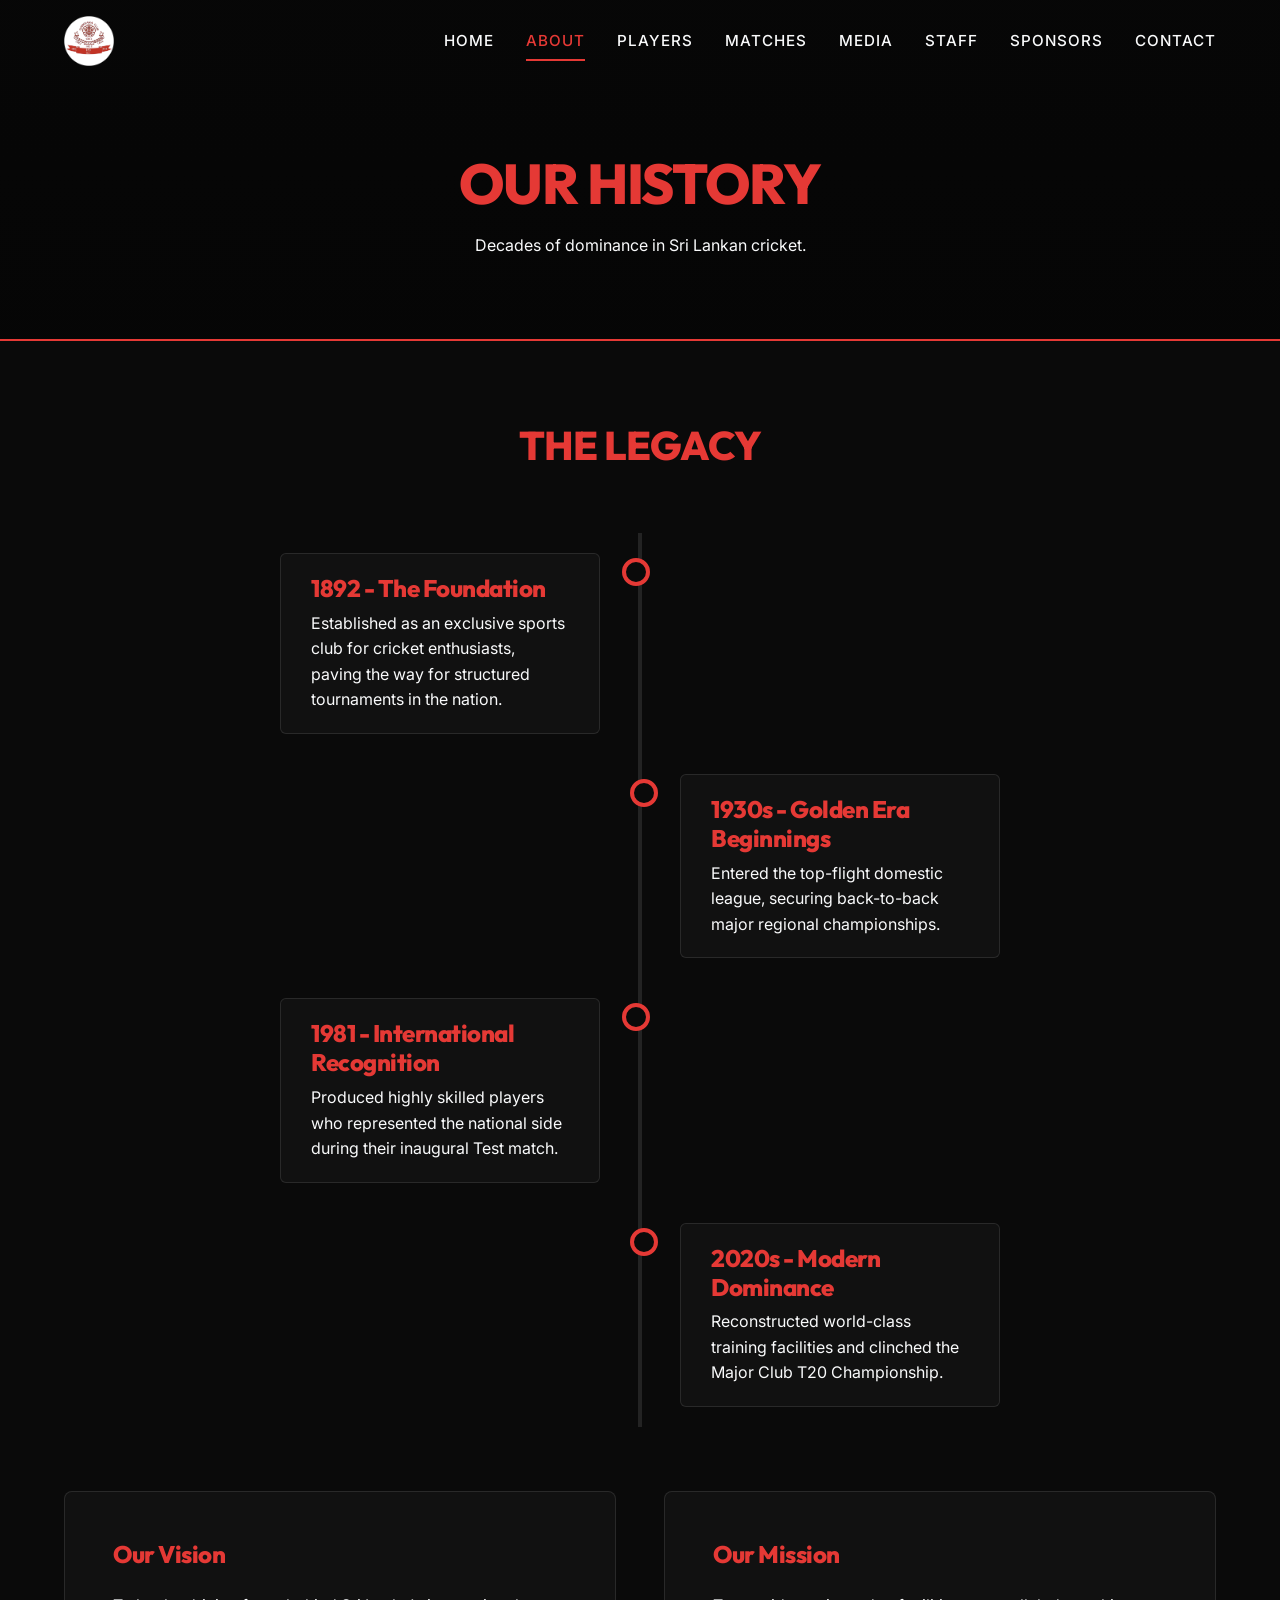
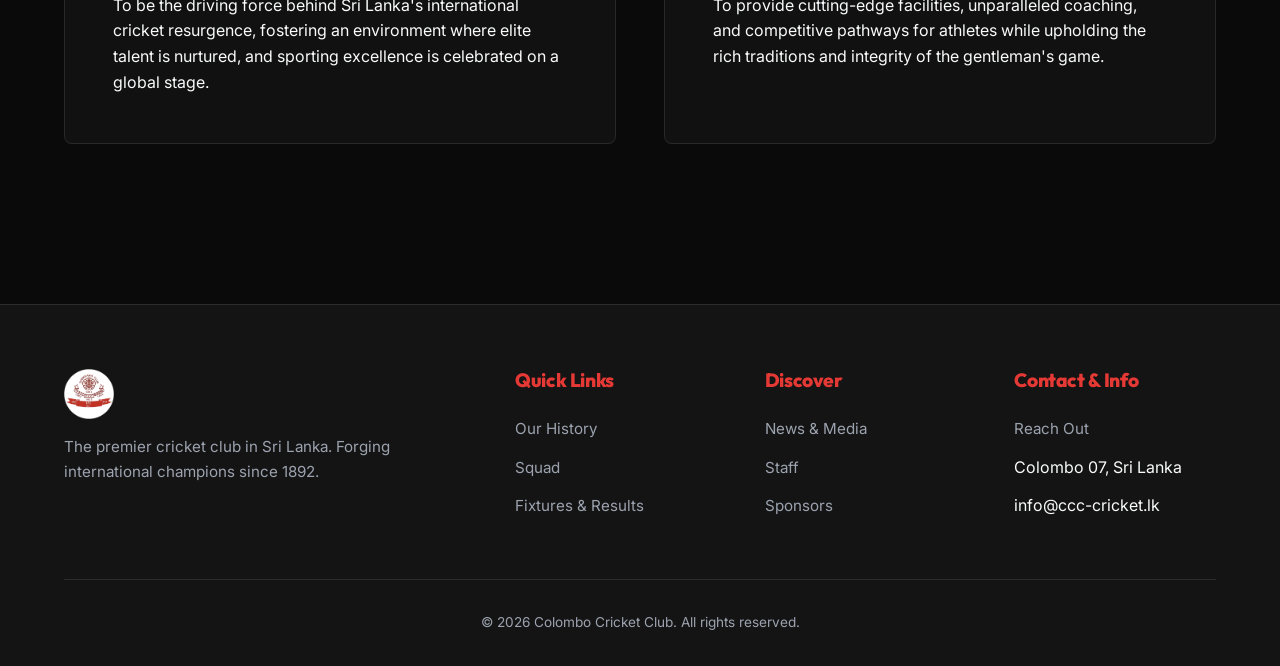
==== about.html @ 4808f265 "Add files via upload" ====
<!DOCTYPE html>
<html lang="en">
<head>
  <meta charset="UTF-8">
  <meta name="viewport" content="width=device-width, initial-scale=1.0">
  <title>About | Colombo Cricket Club</title>
  <link rel="stylesheet" href="css/style.css">
  <style>
    .page-header {
      background: linear-gradient(rgba(5,5,5,0.7), rgba(5,5,5,0.9)), url('images/cover.jpg') center/cover no-repeat;
      padding: 150px 0 80px;
      text-align: center;
      border-bottom: 2px solid var(--accent-color);
    }
    .page-header h1 {
      font-size: 3.5rem;
      color: var(--accent-color);
      text-transform: uppercase;
      margin-bottom: 1rem;
    }
    
    /* Timeline */
    .timeline {
      position: relative;
      max-width: 800px;
      margin: 4rem auto;
    }
    .timeline::after {
      content: '';
      position: absolute;
      width: 4px;
      background-color: var(--border-color);
      top: 0;
      bottom: 0;
      left: 50%;
      margin-left: -2px;
    }
    .timeline-item {
      padding: 20px 40px;
      position: relative;
      background-color: inherit;
      width: 50%;
    }
    .timeline-item::after {
      content: '';
      position: absolute;
      width: 20px;
      height: 20px;
      right: -10px;
      background-color: var(--bg-color);
      border: 4px solid var(--accent-color);
      top: 25px;
      border-radius: 50%;
      z-index: 1;
    }
    .left { left: 0; }
    .right { left: 50%; }
    .right::after { left: -10px; }
    .timeline-content {
      padding: 20px 30px;
      background-color: var(--bg-card);
      position: relative;
      border-radius: 6px;
      border: 1px solid var(--border-color);
    }
    .timeline-content h3 { color: var(--accent-color); margin-bottom: 0.5rem; font-size: 1.5rem; }
    
    @media screen and (max-width: 600px) {
      .timeline::after { left: 31px; }
      .timeline-item { width: 100%; padding-left: 70px; padding-right: 25px; }
      .timeline-item::after { left: 21px; }
      .right { left: 0%; }
    }

    /* Vision Mission */
    .vision-mission {
      display: grid;
      grid-template-columns: 1fr 1fr;
      gap: 3rem;
      margin-top: 4rem;
    }
    .vm-card {
      background: var(--bg-card);
      padding: 3rem;
      border-radius: 8px;
      border: 1px solid var(--border-color);
    }
    .vm-card h2 { color: var(--accent-color); margin-bottom: 1.5rem; }
  </style>
</head>
<body>

  <!-- Navigation -->
  <header>
    <div class="container nav-container">
      <a href="index.html" class="logo"><img src="images/logo.png" alt="CCC Logo" class="logo-img"></a>
      <button class="mobile-menu-btn">&#9776;</button>
      <nav class="nav-links">
        <a href="index.html">Home</a>
        <a href="about.html" class="active">About</a>
        <a href="players.html">Players</a>
        <a href="matches.html">Matches</a>
        <a href="media.html">Media</a>
        <a href="staff.html">Staff</a>
        <a href="sponsors.html">Sponsors</a>
        <a href="contact.html">Contact</a>
      </nav>
    </div>
  </header>

  <!-- Page Header -->
  <section class="page-header">
    <div class="container">
      <h1>Our History</h1>
      <p>Decades of dominance in Sri Lankan cricket.</p>
    </div>
  </section>

  <!-- Content -->
  <section class="container">
    <h2 class="section-title">The Legacy</h2>
    <div class="timeline">
      <div class="timeline-item left">
        <div class="timeline-content">
          <h3>1892 - The Foundation</h3>
          <p>Established as an exclusive sports club for cricket enthusiasts, paving the way for structured tournaments in the nation.</p>
        </div>
      </div>
      <div class="timeline-item right">
        <div class="timeline-content">
          <h3>1930s - Golden Era Beginnings</h3>
          <p>Entered the top-flight domestic league, securing back-to-back major regional championships.</p>
        </div>
      </div>
      <div class="timeline-item left">
        <div class="timeline-content">
          <h3>1981 - International Recognition</h3>
          <p>Produced highly skilled players who represented the national side during their inaugural Test match.</p>
        </div>
      </div>
      <div class="timeline-item right">
        <div class="timeline-content">
          <h3>2020s - Modern Dominance</h3>
          <p>Reconstructed world-class training facilities and clinched the Major Club T20 Championship.</p>
        </div>
      </div>
    </div>

    <!-- Vision & Mission -->
    <div class="vision-mission">
      <div class="vm-card">
        <h2>Our Vision</h2>
        <p>To be the driving force behind Sri Lanka's international cricket resurgence, fostering an environment where elite talent is nurtured, and sporting excellence is celebrated on a global stage.</p>
      </div>
      <div class="vm-card">
        <h2>Our Mission</h2>
        <p>To provide cutting-edge facilities, unparalleled coaching, and competitive pathways for athletes while upholding the rich traditions and integrity of the gentleman's game.</p>
      </div>
    </div>
  </section>

  <!-- Footer -->
  <footer>
    <div class="container">
      <div class="footer-grid">
        <div class="footer-col">
          <a href="index.html" class="logo" style="margin-bottom: 1rem;"><img src="images/logo.png" alt="CCC Logo" class="logo-img"></a>
          <p>The premier cricket club in Sri Lanka. Forging international champions since 1892.</p>
        </div>
        <div class="footer-col">
          <h4>Quick Links</h4>
          <ul class="footer-links">
            <li><a href="about.html">Our History</a></li>
            <li><a href="players.html">Squad</a></li>
            <li><a href="matches.html">Fixtures & Results</a></li>
          </ul>
        </div>
        <div class="footer-col">
          <h4>Discover</h4>
          <ul class="footer-links">
            <li><a href="media.html">News & Media</a></li>
            <li><a href="staff.html">Staff</a></li>
            <li><a href="sponsors.html">Sponsors</a></li>
          </ul>
        </div>
        <div class="footer-col">
          <h4>Contact & Info</h4>
          <ul class="footer-links">
            <li><a href="contact.html">Reach Out</a></li>
            <li>Colombo 07, Sri Lanka</li>
            <li>info@ccc-cricket.lk</li>
          </ul>
        </div>
      </div>
      <div class="footer-bottom">
        &copy; 2026 Colombo Cricket Club. All rights reserved.
      </div>
    </div>
  </footer>

  <script src="js/main.js"></script>
</body>
</html>
---- css/style.css ----
@import url('https://fonts.googleapis.com/css2?family=Outfit:wght@300;400;600;800&family=Inter:wght@300;400;500;700&display=swap');

:root {
  --bg-color: #0a0a0a; /* Very deep dark black */
  --bg-subtle: #141414; 
  --bg-card: rgba(20, 20, 20, 0.7);
  --accent-color: #E53935; /* Gymkhana Red */
  --accent-glow: rgba(229, 57, 53, 0.3);
  --text-main: #F9FAFB;
  --text-muted: #9CA3AF;
  --border-color: rgba(255, 255, 255, 0.1);
  --font-heading: 'Outfit', sans-serif;
  --font-body: 'Inter', sans-serif;
  --transition-fast: 0.2s ease-in-out;
  --transition-smooth: 0.4s cubic-bezier(0.16, 1, 0.3, 1);
}

* {
  margin: 0;
  padding: 0;
  box-sizing: border-box;
}

body {
  font-family: var(--font-body);
  background-color: var(--bg-color);
  color: var(--text-main);
  line-height: 1.6;
  overflow-x: hidden;
}

h1, h2, h3, h4, h5, h6 {
  font-family: var(--font-heading);
  letter-spacing: -0.02em;
  font-weight: 800;
  line-height: 1.2;
}

a {
  text-decoration: none;
  color: inherit;
  transition: color var(--transition-fast);
}

ul {
  list-style: none;
}

img {
  max-width: 100%;
  display: block;
}

/* Container */
.container {
  width: 90%;
  max-width: 1200px;
  margin: 0 auto;
}

/* Sections */
section {
  padding: 5rem 0;
  position: relative;
}

.section-title {
  text-align: center;
  font-size: 2.5rem;
  margin-bottom: 3rem;
  text-transform: uppercase;
  color: var(--accent-color);
}

/* Navigation - Glassmorphism */
header {
  position: fixed;
  top: 0;
  width: 100%;
  z-index: 1000;
  padding: 1rem 0;
  transition: background var(--transition-smooth), padding var(--transition-smooth);
}

header.scrolled {
  background: rgba(10, 10, 10, 0.85);
  backdrop-filter: blur(12px);
  -webkit-backdrop-filter: blur(12px);
  padding: 0.5rem 0;
  border-bottom: 1px solid var(--border-color);
}

.nav-container {
  display: flex;
  justify-content: space-between;
  align-items: center;
}

.logo {
  font-family: var(--font-heading);
  font-size: 1.8rem;
  font-weight: 800;
  color: var(--text-main);
  display: flex;
  align-items: center;
  gap: 0.5rem;
}

.logo span {
  color: var(--accent-color);
}

.logo-img {
  height: 50px; /* Adjust as needed */
  width: auto;
  display: block;
}

.nav-links {
  display: flex;
  gap: 2rem;
}

.nav-links a {
  font-weight: 500;
  font-size: 0.95rem;
  text-transform: uppercase;
  letter-spacing: 1px;
  position: relative;
  padding: 0.5rem 0;
}

.nav-links a::after {
  content: '';
  position: absolute;
  bottom: 0;
  left: 0;
  width: 0%;
  height: 2px;
  background-color: var(--accent-color);
  transition: width var(--transition-fast);
}

.nav-links a:hover::after,
.nav-links a.active::after {
  width: 100%;
}

.nav-links a:hover,
.nav-links a.active {
  color: var(--accent-color);
}

.mobile-menu-btn {
  display: none;
  font-size: 1.5rem;
  background: none;
  border: none;
  color: var(--text-main);
  cursor: pointer;
}

/* Buttons */
.btn {
  display: inline-block;
  padding: 0.8rem 2rem;
  font-family: var(--font-heading);
  font-size: 1rem;
  font-weight: 600;
  text-transform: uppercase;
  letter-spacing: 1px;
  border: none;
  border-radius: 4px;
  cursor: pointer;
  transition: all var(--transition-fast);
  text-align: center;
}

.btn-primary {
  background-color: var(--accent-color);
  color: var(--bg-color);
  box-shadow: 0 0 15px var(--accent-glow);
}

.btn-primary:hover {
  transform: translateY(-2px);
  box-shadow: 0 0 25px rgba(229, 57, 53, 0.6);
  background-color: #fff;
}

.btn-outline {
  background-color: transparent;
  color: var(--accent-color);
  border: 2px solid var(--accent-color);
}

.btn-outline:hover {
  background-color: var(--accent-color);
  color: var(--bg-color);
}

/* Animations */
@keyframes fadeInUp {
  from {
    opacity: 0;
    transform: translateY(30px);
  }
  to {
    opacity: 1;
    transform: translateY(0);
  }
}

@keyframes profilePulse {
  0% { box-shadow: 0 0 5px rgba(229, 57, 53, 0.05); border-color: rgba(255, 255, 255, 0.1); }
  50% { box-shadow: 0 0 20px rgba(229, 57, 53, 0.25); border-color: rgba(229, 57, 53, 0.4); }
  100% { box-shadow: 0 0 5px rgba(229, 57, 53, 0.05); border-color: rgba(255, 255, 255, 0.1); }
}

.profile-animated {
  animation: profilePulse 3s infinite ease-in-out;
}

/* Cards */
.card-grid {
  display: grid;
  grid-template-columns: repeat(auto-fit, minmax(280px, 1fr));
  gap: 2rem;
}

.card {
  background: var(--bg-card);
  border: 1px solid var(--border-color);
  border-radius: 16px;
  overflow: hidden;
  transition: transform var(--transition-smooth), box-shadow var(--transition-smooth);
  scroll-margin-top: 100px;
}

.card:hover {
  transform: translateY(-5px);
  box-shadow: 0 10px 30px rgba(0, 0, 0, 0.5), 0 0 15px var(--accent-glow);
  border-color: var(--accent-color);
}

/* Footer */
footer {
  background: var(--bg-subtle);
  padding: 4rem 0 2rem;
  border-top: 1px solid var(--border-color);
  margin-top: 5rem;
}

.footer-grid {
  display: grid;
  grid-template-columns: 2fr 1fr 1fr 1fr;
  gap: 3rem;
  margin-bottom: 3rem;
}

.footer-col h4 {
  font-size: 1.2rem;
  margin-bottom: 1.5rem;
  color: var(--accent-color);
}

.footer-col p {
  color: var(--text-muted);
  font-size: 0.95rem;
  margin-bottom: 1rem;
}

.footer-links li {
  margin-bottom: 0.8rem;
}

.footer-links a {
  color: var(--text-muted);
  font-size: 0.95rem;
}

.footer-links a:hover {
  color: var(--accent-color);
  text-decoration: underline;
}

.footer-bottom {
  text-align: center;
  padding-top: 2rem;
  border-top: 1px solid var(--border-color);
  color: var(--text-muted);
  font-size: 0.85rem;
}

/* Responsive */
@media (max-width: 900px) {
  .nav-links {
    position: fixed;
    top: 70px;
    right: -100%;
    flex-direction: column;
    background: rgba(10, 10, 10, 0.95);
    backdrop-filter: blur(10px);
    width: 250px;
    height: 100vh;
    padding: 2rem;
    transition: right var(--transition-smooth);
    border-left: 1px solid var(--border-color);
  }
  
  .nav-links.nav-active {
    right: 0;
  }
  
  .mobile-menu-btn {
    display: block;
  }

  .footer-grid {
    grid-template-columns: 1fr;
    gap: 2rem;
  }
}
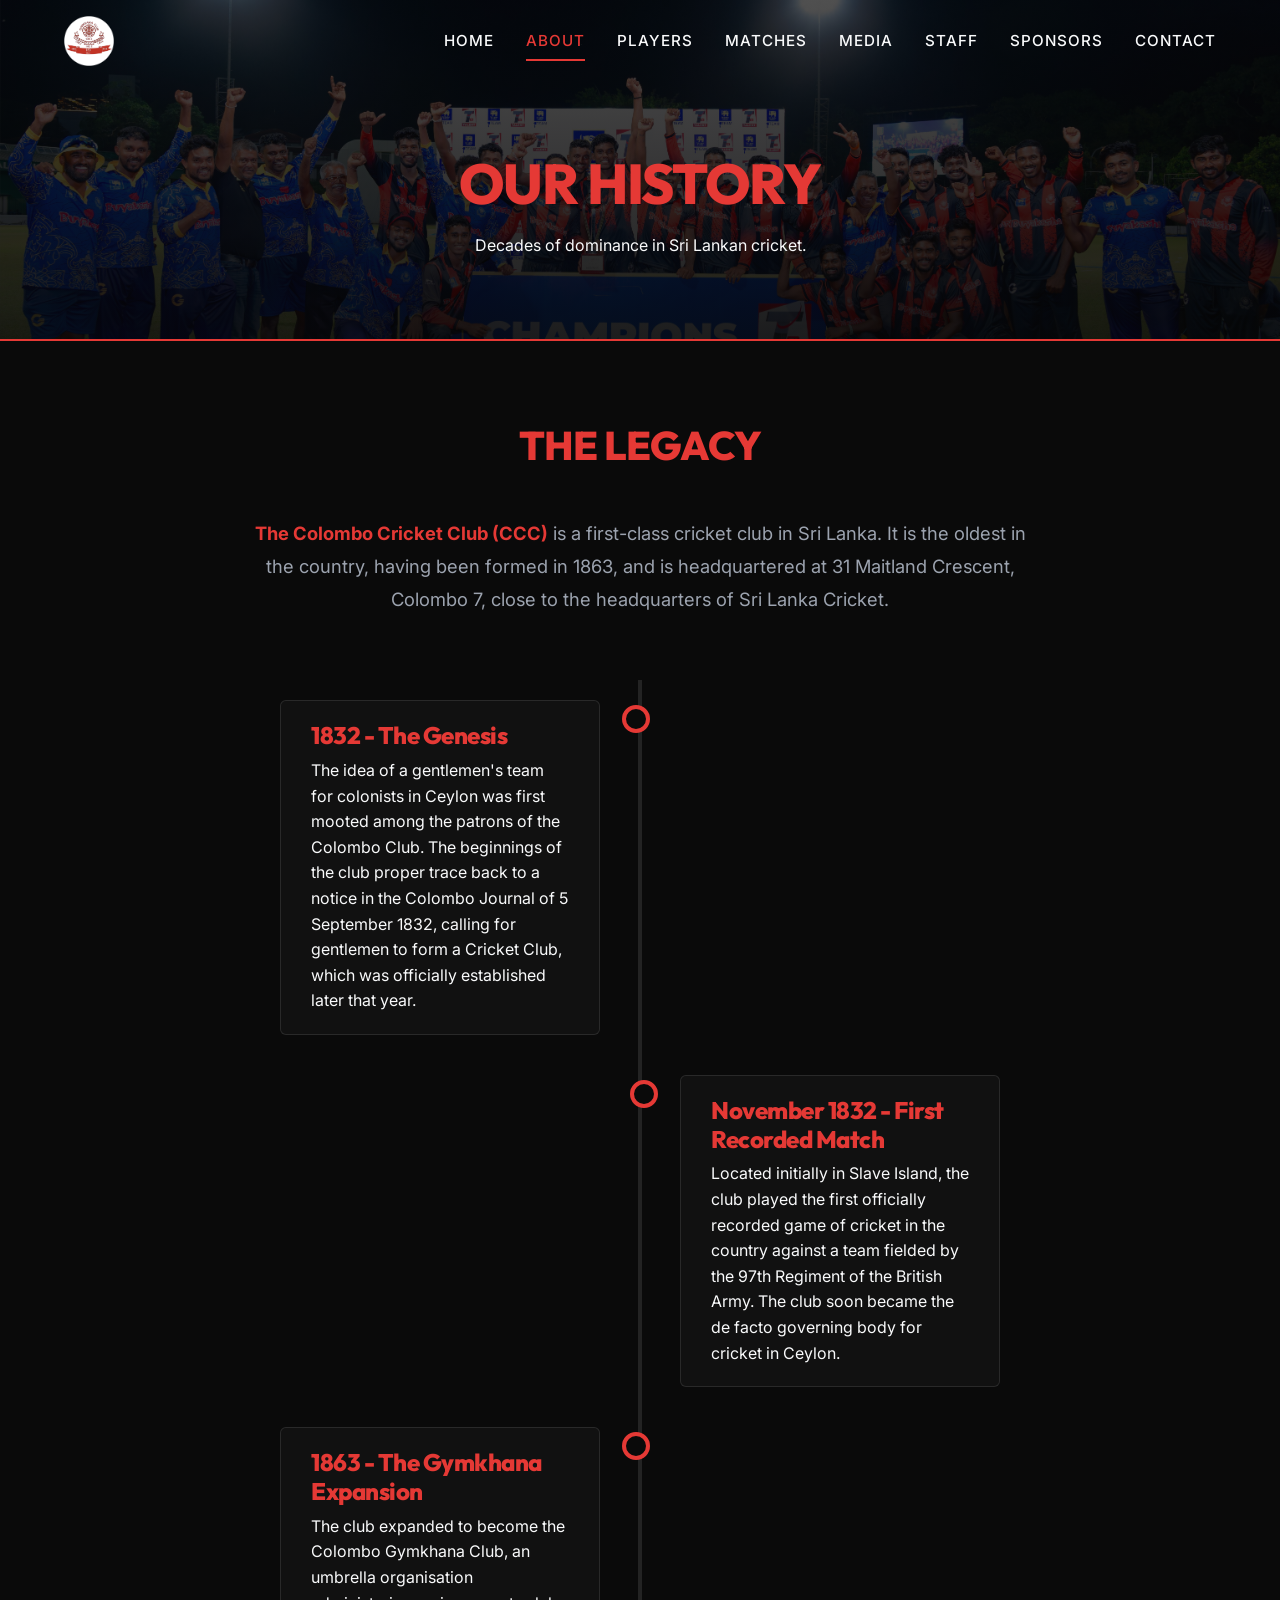
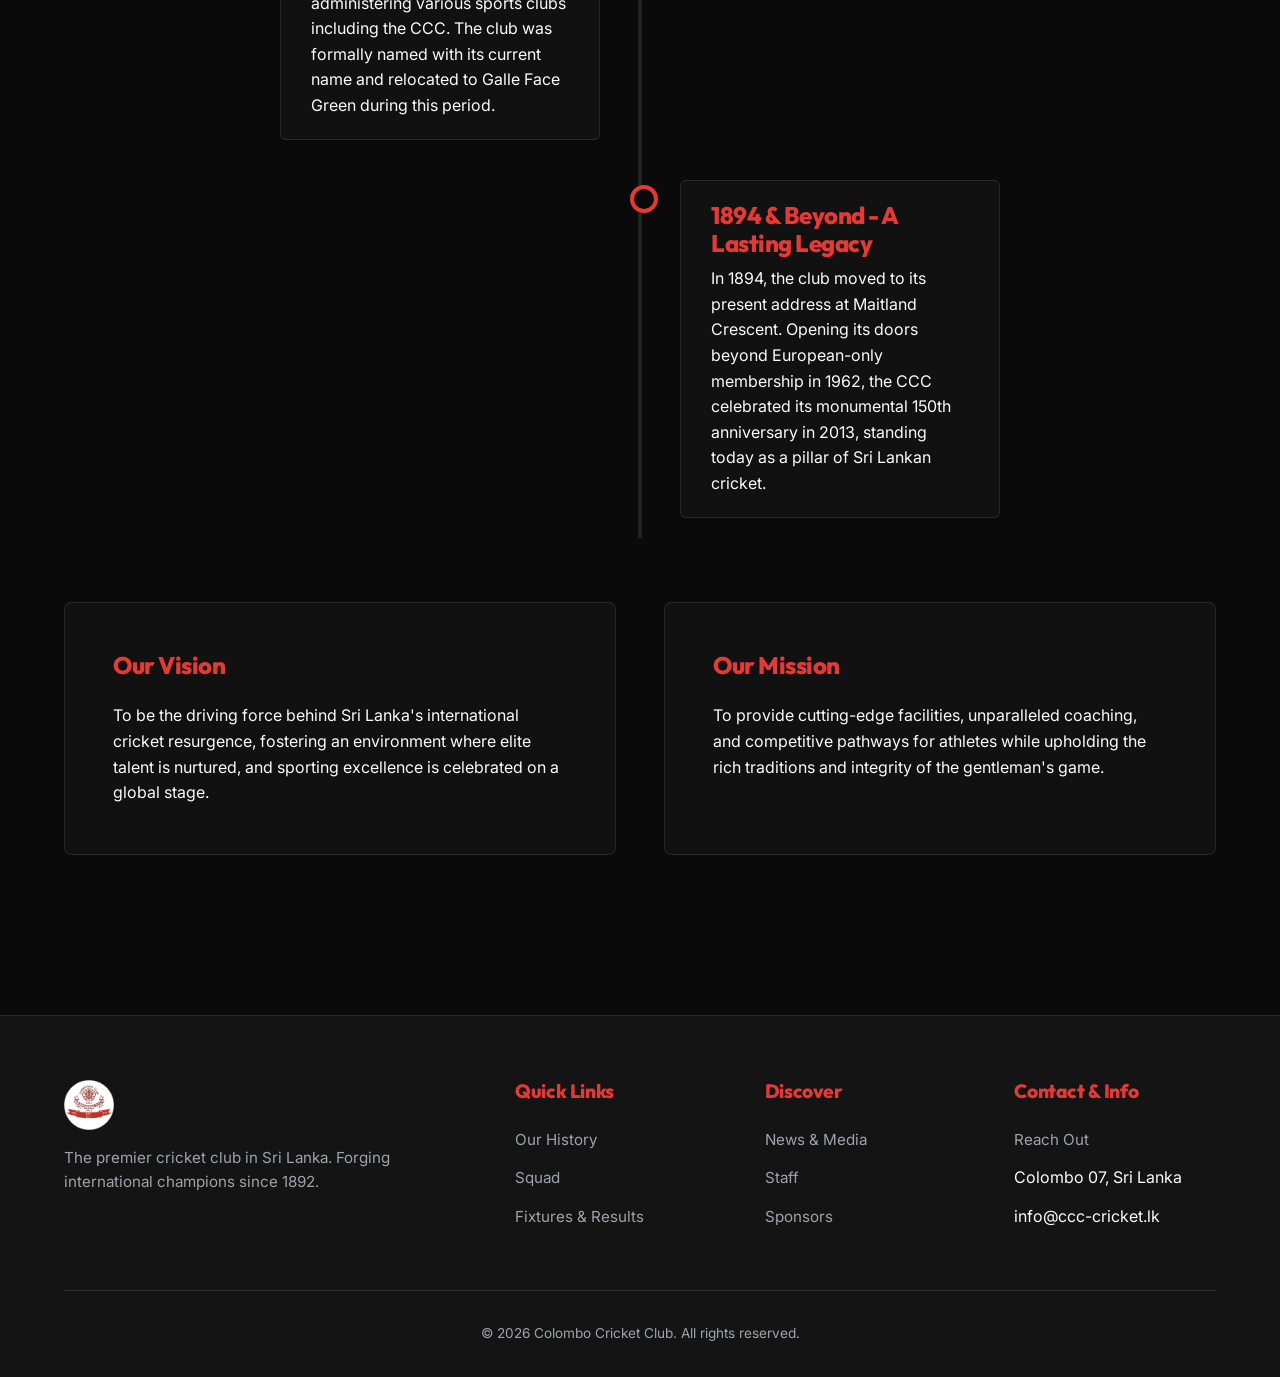
==== commit 128c2f9b: "Add files via upload" ====
--- a/about.html
+++ b/about.html
@@ -119,29 +119,34 @@
   <!-- Content -->
   <section class="container">
     <h2 class="section-title">The Legacy</h2>
+    
+    <p style="text-align: center; max-width: 800px; margin: 0 auto 4rem; color: var(--text-muted); font-size: 1.15rem; line-height: 1.8;">
+      <span style="color: var(--accent-color); font-weight: bold;">The Colombo Cricket Club (CCC)</span> is a first-class cricket club in Sri Lanka. It is the oldest in the country, having been formed in 1863, and is headquartered at 31 Maitland Crescent, Colombo 7, close to the headquarters of Sri Lanka Cricket.
+    </p>
+
     <div class="timeline">
       <div class="timeline-item left">
         <div class="timeline-content">
-          <h3>1892 - The Foundation</h3>
-          <p>Established as an exclusive sports club for cricket enthusiasts, paving the way for structured tournaments in the nation.</p>
+          <h3>1832 - The Genesis</h3>
+          <p>The idea of a gentlemen's team for colonists in Ceylon was first mooted among the patrons of the Colombo Club. The beginnings of the club proper trace back to a notice in the Colombo Journal of 5 September 1832, calling for gentlemen to form a Cricket Club, which was officially established later that year.</p>
         </div>
       </div>
       <div class="timeline-item right">
         <div class="timeline-content">
-          <h3>1930s - Golden Era Beginnings</h3>
-          <p>Entered the top-flight domestic league, securing back-to-back major regional championships.</p>
+          <h3>November 1832 - First Recorded Match</h3>
+          <p>Located initially in Slave Island, the club played the first officially recorded game of cricket in the country against a team fielded by the 97th Regiment of the British Army. The club soon became the de facto governing body for cricket in Ceylon.</p>
         </div>
       </div>
       <div class="timeline-item left">
         <div class="timeline-content">
-          <h3>1981 - International Recognition</h3>
-          <p>Produced highly skilled players who represented the national side during their inaugural Test match.</p>
+          <h3>1863 - The Gymkhana Expansion</h3>
+          <p>The club expanded to become the Colombo Gymkhana Club, an umbrella organisation administering various sports clubs including the CCC. The club was formally named with its current name and relocated to Galle Face Green during this period.</p>
         </div>
       </div>
       <div class="timeline-item right">
         <div class="timeline-content">
-          <h3>2020s - Modern Dominance</h3>
-          <p>Reconstructed world-class training facilities and clinched the Major Club T20 Championship.</p>
+          <h3>1894 & Beyond - A Lasting Legacy</h3>
+          <p>In 1894, the club moved to its present address at Maitland Crescent. Opening its doors beyond European-only membership in 1962, the CCC celebrated its monumental 150th anniversary in 2013, standing today as a pillar of Sri Lankan cricket.</p>
         </div>
       </div>
     </div>
